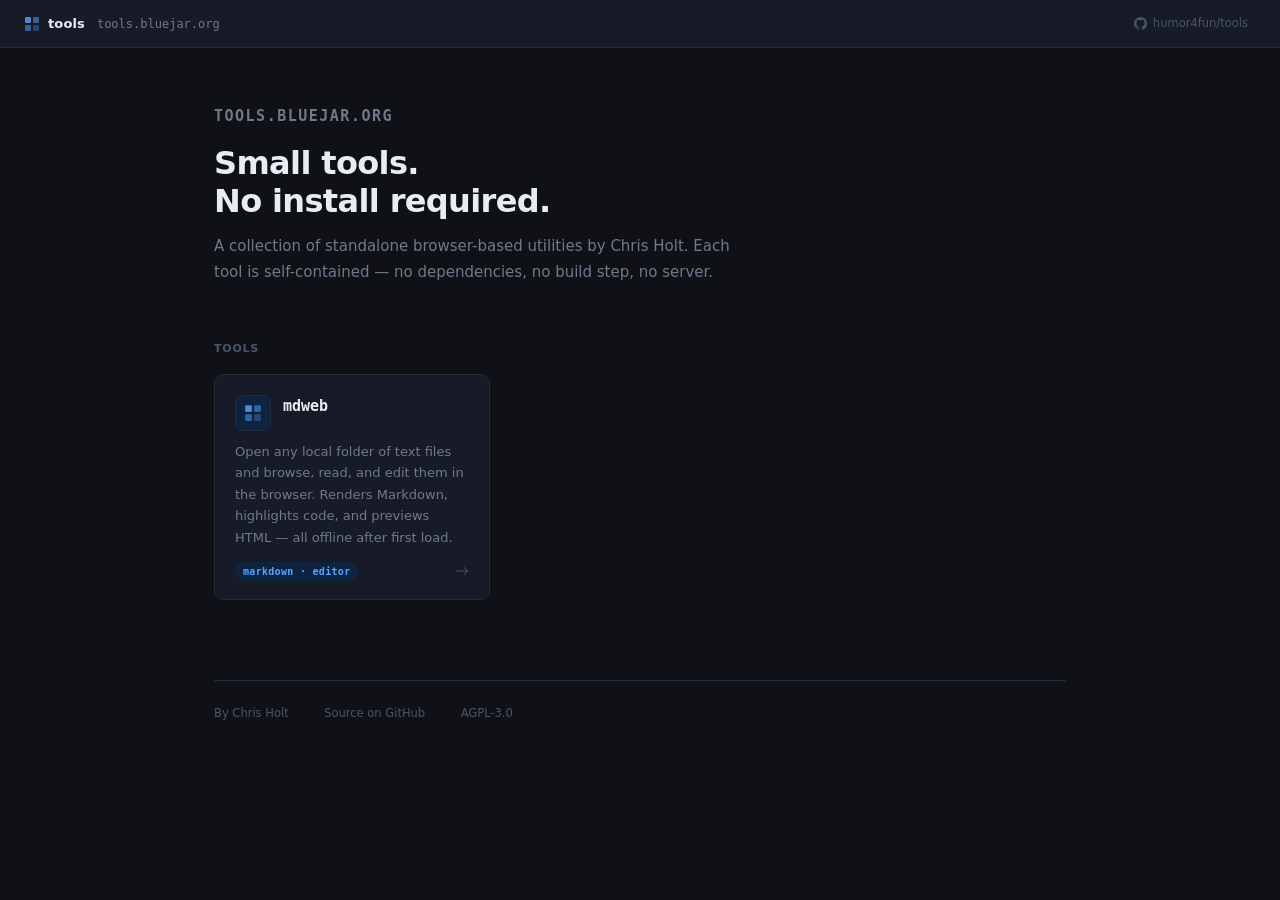
==== index.html @ de30a37c "feat: deploy entire tools/ to tools.bluejar.org via Cloudflare Workers - Add wrangler.jsonc at repo " ====
<!DOCTYPE html>
<!--
  tools.bluejar.org — Homepage
  Author: Chris Holt
  License: GNU Affero General Public License v3.0 (AGPL-3.0)
  SPDX-License-Identifier: AGPL-3.0-or-later
  https://www.gnu.org/licenses/agpl-3.0.html

  Source: https://github.com/humor4fun/tools
-->
<html lang="en">
<head>
<meta charset="UTF-8">
<meta name="viewport" content="width=device-width, initial-scale=1.0">
<title>tools.bluejar.org</title>
<style>
  *, *::before, *::after { box-sizing: border-box; margin: 0; padding: 0; }

  :root {
    --bg:           #0f1117;
    --bg-sidebar:   #161b27;
    --bg-content:   #0f1117;
    --bg-hover:     #1e2535;
    --bg-active:    #1e3a5f;
    --border:       #232b3e;
    --border-light: #1e2535;

    --text:         #c9d1d9;
    --text-muted:   #6e7a8a;
    --text-dim:     #4a5568;
    --text-heading: #e6edf3;
    --text-link:    #58a6ff;

    --accent-blue:  #1f6feb;
    --accent-blue-h:#388bfd;

    --font-mono: 'JetBrains Mono','Fira Code','Cascadia Code',ui-monospace,monospace;
    --font-sans: -apple-system,BlinkMacSystemFont,'Segoe UI',system-ui,sans-serif;
    --radius: 6px;
    --header-h: 48px;
  }

  html, body {
    min-height: 100%;
    background: var(--bg);
    color: var(--text);
    font-family: var(--font-sans);
    font-size: 14px;
    line-height: 1.5;
  }

  /* ── Header ─────────────────────────────────────────────── */
  #header {
    height: var(--header-h);
    display: flex;
    align-items: center;
    padding: 0 24px;
    gap: 12px;
    background: var(--bg-sidebar);
    border-bottom: 1px solid var(--border);
    position: sticky;
    top: 0;
    z-index: 10;
  }

  #header-logo {
    display: flex;
    align-items: center;
    gap: 8px;
    font-size: 13px;
    font-weight: 600;
    color: var(--text-heading);
    letter-spacing: 0.01em;
    text-decoration: none;
  }

  #header-domain {
    font-family: var(--font-mono);
    font-size: 12px;
    color: var(--text-muted);
  }

  #header-gh {
    margin-left: auto;
    display: flex;
    align-items: center;
    gap: 6px;
    font-size: 11.5px;
    color: var(--text-dim);
    text-decoration: none;
    padding: 4px 8px;
    border-radius: 4px;
    transition: color 0.15s, background 0.15s;
  }
  #header-gh:hover { color: var(--text-muted); background: var(--bg-hover); }

  /* ── Main ────────────────────────────────────────────────── */
  main {
    max-width: 900px;
    margin: 0 auto;
    padding: 56px 24px 80px;
  }

  /* ── Hero ────────────────────────────────────────────────── */
  #hero {
    margin-bottom: 56px;
  }

  #hero-eyebrow {
    font-size: 11px;
    font-weight: 600;
    color: var(--text-dim);
    text-transform: uppercase;
    letter-spacing: 0.1em;
    margin-bottom: 14px;
    font-family: var(--font-mono);
  }

  #hero h1 {
    font-size: 32px;
    font-weight: 700;
    color: var(--text-heading);
    letter-spacing: -0.02em;
    line-height: 1.2;
    margin-bottom: 14px;
  }

  #hero p {
    font-size: 15px;
    color: var(--text-muted);
    max-width: 520px;
    line-height: 1.7;
  }

  /* ── Section ─────────────────────────────────────────────── */
  .section-heading {
    font-size: 11px;
    font-weight: 600;
    color: var(--text-dim);
    text-transform: uppercase;
    letter-spacing: 0.07em;
    margin-bottom: 16px;
  }

  /* ── Tool cards ──────────────────────────────────────────── */
  .tools-grid {
    display: grid;
    grid-template-columns: repeat(auto-fill, minmax(260px, 1fr));
    gap: 12px;
  }

  .tool-card {
    display: flex;
    flex-direction: column;
    gap: 10px;
    background: var(--bg-sidebar);
    border: 1px solid var(--border);
    border-radius: 10px;
    padding: 20px 20px 18px;
    text-decoration: none;
    color: inherit;
    transition: border-color 0.15s, background 0.15s, transform 0.12s;
    cursor: pointer;
  }
  .tool-card:hover {
    border-color: var(--accent-blue);
    background: var(--bg-hover);
    transform: translateY(-1px);
  }

  .tool-card-header {
    display: flex;
    align-items: flex-start;
    gap: 12px;
  }

  .tool-card-icon {
    flex-shrink: 0;
    width: 36px;
    height: 36px;
    background: #0d2340;
    border: 1px solid var(--border);
    border-radius: 8px;
    display: flex;
    align-items: center;
    justify-content: center;
  }

  .tool-card-title {
    font-size: 15px;
    font-weight: 600;
    color: var(--text-heading);
    line-height: 1.25;
    font-family: var(--font-mono);
    margin-top: 2px;
  }

  .tool-card-desc {
    font-size: 13px;
    color: var(--text-muted);
    line-height: 1.65;
  }

  .tool-card-footer {
    display: flex;
    align-items: center;
    justify-content: space-between;
    margin-top: auto;
    padding-top: 4px;
  }

  .tool-tag {
    font-size: 10px;
    font-weight: 600;
    font-family: var(--font-mono);
    padding: 2px 8px;
    border-radius: 100px;
    background: #0d2340;
    color: var(--text-link);
    letter-spacing: 0.03em;
  }

  .tool-card-arrow {
    color: var(--text-dim);
    transition: color 0.15s, transform 0.15s;
  }
  .tool-card:hover .tool-card-arrow {
    color: var(--text-link);
    transform: translateX(3px);
  }

  /* ── Footer ──────────────────────────────────────────────── */
  footer {
    border-top: 1px solid var(--border);
    margin-top: 80px;
    padding-top: 24px;
    display: flex;
    align-items: center;
    gap: 16px;
    flex-wrap: wrap;
  }

  footer a, .footer-text {
    font-size: 11.5px;
    color: var(--text-dim);
    text-decoration: none;
    transition: color 0.15s;
  }
  footer a:hover { color: var(--text-muted); }

  .footer-sep {
    color: var(--border);
    font-size: 11px;
  }
</style>
</head>
<body>

<header id="header">
  <a id="header-logo" href="/">
    <svg width="16" height="16" viewBox="0 0 16 16" fill="none">
      <rect x="1" y="1" width="6" height="6" rx="1" fill="#58a6ff" opacity="0.8"/>
      <rect x="9" y="1" width="6" height="6" rx="1" fill="#58a6ff" opacity="0.5"/>
      <rect x="1" y="9" width="6" height="6" rx="1" fill="#58a6ff" opacity="0.5"/>
      <rect x="9" y="9" width="6" height="6" rx="1" fill="#58a6ff" opacity="0.3"/>
    </svg>
    tools
  </a>
  <span id="header-domain">tools.bluejar.org</span>

  <a id="header-gh" href="https://github.com/humor4fun/tools" target="_blank" rel="noopener">
    <svg width="13" height="13" viewBox="0 0 16 16" fill="currentColor">
      <path d="M8 0C3.58 0 0 3.58 0 8c0 3.54 2.29 6.53 5.47 7.59.4.07.55-.17.55-.38 0-.19-.01-.82-.01-1.49-2.01.37-2.53-.49-2.69-.94-.09-.23-.48-.94-.82-1.13-.28-.15-.68-.52-.01-.53.63-.01 1.08.58 1.23.82.72 1.21 1.87.87 2.33.66.07-.52.28-.87.51-1.07-1.78-.2-3.64-.89-3.64-3.95 0-.87.31-1.59.82-2.15-.08-.2-.36-1.02.08-2.12 0 0 .67-.21 2.2.82.64-.18 1.32-.27 2-.27.68 0 1.36.09 2 .27 1.53-1.04 2.2-.82 2.2-.82.44 1.1.16 1.92.08 2.12.51.56.82 1.27.82 2.15 0 3.07-1.87 3.75-3.65 3.95.29.25.54.73.54 1.48 0 1.07-.01 1.93-.01 2.2 0 .21.15.46.55.38A8.013 8.013 0 0 0 16 8c0-4.42-3.58-8-8-8z"/>
    </svg>
    humor4fun/tools
  </a>
</header>

<main>

  <section id="hero">
    <p id="hero-eyebrow">tools.bluejar.org</p>
    <h1>Small tools.<br>No install required.</h1>
    <p>A collection of standalone browser-based utilities by Chris Holt. Each tool is self-contained — no dependencies, no build step, no server.</p>
  </section>

  <section>
    <p class="section-heading">Tools</p>
    <div class="tools-grid">

      <a class="tool-card" href="/mdweb/">
        <div class="tool-card-header">
          <div class="tool-card-icon">
            <svg width="18" height="18" viewBox="0 0 16 16" fill="none">
              <rect x="1" y="1" width="6" height="6" rx="1" fill="#58a6ff" opacity="0.8"/>
              <rect x="9" y="1" width="6" height="6" rx="1" fill="#58a6ff" opacity="0.5"/>
              <rect x="1" y="9" width="6" height="6" rx="1" fill="#58a6ff" opacity="0.5"/>
              <rect x="9" y="9" width="6" height="6" rx="1" fill="#58a6ff" opacity="0.3"/>
            </svg>
          </div>
          <div>
            <div class="tool-card-title">mdweb</div>
          </div>
        </div>
        <p class="tool-card-desc">Open any local folder of text files and browse, read, and edit them in the browser. Renders Markdown, highlights code, and previews HTML — all offline after first load.</p>
        <div class="tool-card-footer">
          <span class="tool-tag">markdown · editor</span>
          <svg class="tool-card-arrow" width="14" height="14" viewBox="0 0 16 16" fill="currentColor">
            <path d="M1 8a.5.5 0 0 1 .5-.5h11.793l-3.147-3.146a.5.5 0 0 1 .708-.708l4 4a.5.5 0 0 1 0 .708l-4 4a.5.5 0 0 1-.708-.708L13.293 8.5H1.5A.5.5 0 0 1 1 8z"/>
          </svg>
        </div>
      </a>

    </div>
  </section>

  <footer>
    <span class="footer-text">By <a href="https://github.com/chrisholt0" target="_blank" rel="noopener">Chris Holt</a></span>
    <span class="footer-sep">·</span>
    <a href="https://github.com/humor4fun/tools" target="_blank" rel="noopener">Source on GitHub</a>
    <span class="footer-sep">·</span>
    <a href="https://www.gnu.org/licenses/agpl-3.0.html" target="_blank" rel="noopener">AGPL-3.0</a>
  </footer>

</main>

</body>
</html>
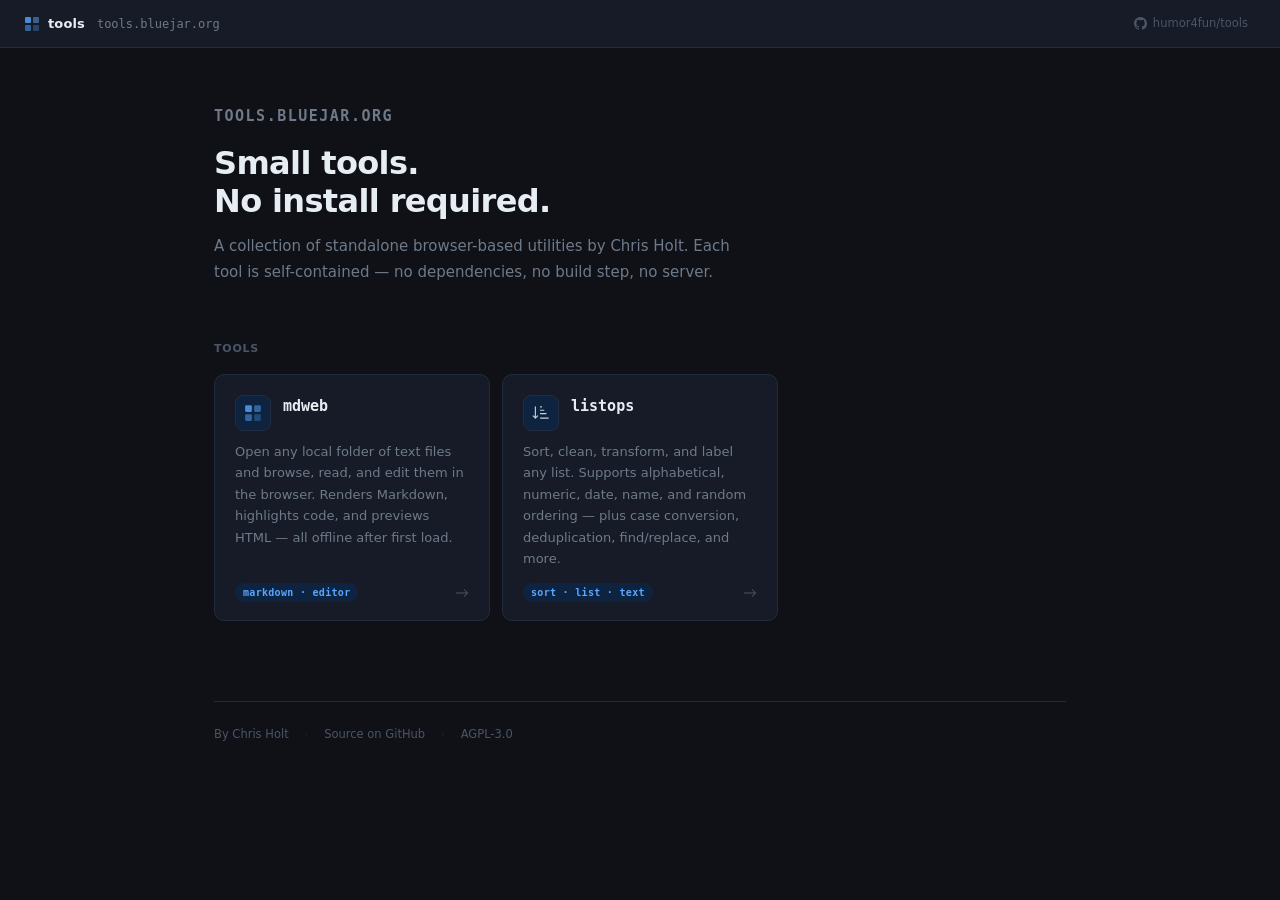
==== commit 466ec389: "feat: add listops tool — sort, clean, transform lists - tools/listops/index.html: full single-file l" ====
--- a/index.html
+++ b/index.html
@@ -311,6 +311,26 @@
         </div>
       </a>
 
+      <a class="tool-card" href="/listops/">
+        <div class="tool-card-header">
+          <div class="tool-card-icon">
+            <svg width="18" height="18" viewBox="0 0 16 16" fill="currentColor">
+              <path d="M3.5 2.5a.5.5 0 0 0-1 0v8.793l-1.146-1.147a.5.5 0 0 0-.708.708l2 2a.5.5 0 0 0 .708 0l2-2a.5.5 0 0 0-.708-.708L3.5 11.293zm4 .5a.5.5 0 0 1 0-1h1a.5.5 0 0 1 0 1zm0 3a.5.5 0 0 1 0-1h3a.5.5 0 0 1 0 1zm0 3a.5.5 0 0 1 0-1h5a.5.5 0 0 1 0 1zM7 12.5a.5.5 0 0 0 .5.5h7a.5.5 0 0 0 0-1h-7a.5.5 0 0 0-.5.5"/>
+            </svg>
+          </div>
+          <div>
+            <div class="tool-card-title">listops</div>
+          </div>
+        </div>
+        <p class="tool-card-desc">Sort, clean, transform, and label any list. Supports alphabetical, numeric, date, name, and random ordering — plus case conversion, deduplication, find/replace, and more.</p>
+        <div class="tool-card-footer">
+          <span class="tool-tag">sort · list · text</span>
+          <svg class="tool-card-arrow" width="14" height="14" viewBox="0 0 16 16" fill="currentColor">
+            <path d="M1 8a.5.5 0 0 1 .5-.5h11.793l-3.147-3.146a.5.5 0 0 1 .708-.708l4 4a.5.5 0 0 1 0 .708l-4 4a.5.5 0 0 1-.708-.708L13.293 8.5H1.5A.5.5 0 0 1 1 8z"/>
+          </svg>
+        </div>
+      </a>
+
     </div>
   </section>
 
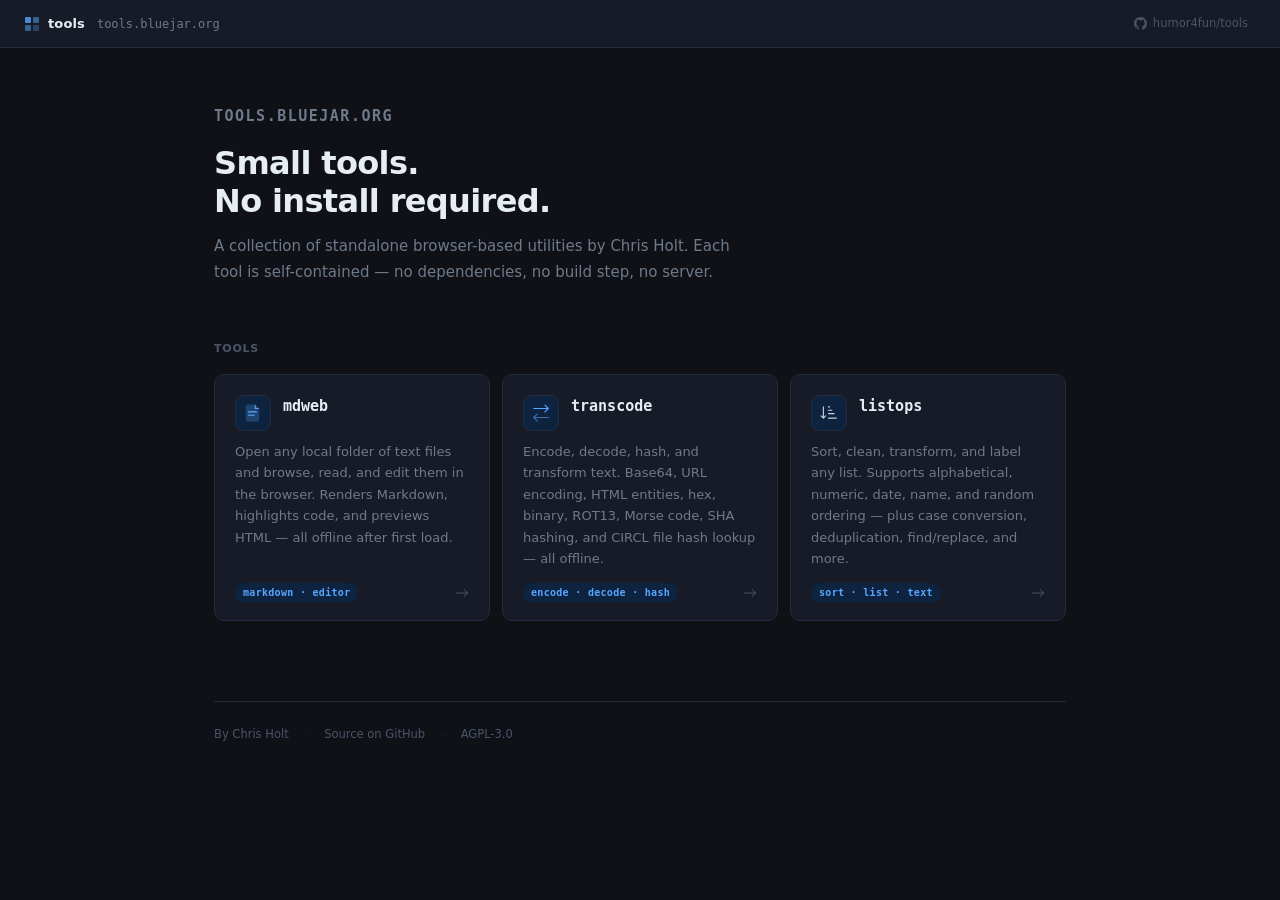
==== commit 45db0650: "Add transcode tool and update site icons Add a new transcode tool (transcode/index.html) with UI, op" ====
--- a/index.html
+++ b/index.html
@@ -292,10 +292,10 @@
         <div class="tool-card-header">
           <div class="tool-card-icon">
             <svg width="18" height="18" viewBox="0 0 16 16" fill="none">
-              <rect x="1" y="1" width="6" height="6" rx="1" fill="#58a6ff" opacity="0.8"/>
-              <rect x="9" y="1" width="6" height="6" rx="1" fill="#58a6ff" opacity="0.5"/>
-              <rect x="1" y="9" width="6" height="6" rx="1" fill="#58a6ff" opacity="0.5"/>
-              <rect x="9" y="9" width="6" height="6" rx="1" fill="#58a6ff" opacity="0.3"/>
+              <path d="M3 1h7l3 3v10a1 1 0 0 1-1 1H3a1 1 0 0 1-1-1V2a1 1 0 0 1 1-1z" fill="#58a6ff" opacity="0.25" stroke="#58a6ff" stroke-width="1"/>
+              <path d="M10 1v3h3" stroke="#58a6ff" stroke-width="1" fill="none"/>
+              <line x1="4" y1="7" x2="11" y2="7" stroke="#58a6ff" stroke-width="1.2" stroke-linecap="round"/>
+              <line x1="4" y1="10" x2="9" y2="10" stroke="#58a6ff" stroke-width="1.2" stroke-linecap="round" opacity="0.7"/>
             </svg>
           </div>
           <div>
@@ -305,6 +305,27 @@
         <p class="tool-card-desc">Open any local folder of text files and browse, read, and edit them in the browser. Renders Markdown, highlights code, and previews HTML — all offline after first load.</p>
         <div class="tool-card-footer">
           <span class="tool-tag">markdown · editor</span>
+          <svg class="tool-card-arrow" width="14" height="14" viewBox="0 0 16 16" fill="currentColor">
+            <path d="M1 8a.5.5 0 0 1 .5-.5h11.793l-3.147-3.146a.5.5 0 0 1 .708-.708l4 4a.5.5 0 0 1 0 .708l-4 4a.5.5 0 0 1-.708-.708L13.293 8.5H1.5A.5.5 0 0 1 1 8z"/>
+          </svg>
+        </div>
+      </a>
+
+      <a class="tool-card" href="/transcode/">
+        <div class="tool-card-header">
+          <div class="tool-card-icon">
+            <svg width="18" height="18" viewBox="0 0 16 16" fill="currentColor">
+              <path d="M1 4a.5.5 0 0 1 .5-.5h11.793l-2.147-2.146a.5.5 0 0 1 .708-.708l3 3a.5.5 0 0 1 0 .708l-3 3a.5.5 0 0 1-.708-.708L13.293 4.5H1.5A.5.5 0 0 1 1 4z" fill="#58a6ff"/>
+              <path d="M15 12a.5.5 0 0 1-.5.5H2.707l2.147 2.146a.5.5 0 0 1-.708.708l-3-3a.5.5 0 0 1 0-.708l3-3a.5.5 0 0 1 .708.708L2.707 11.5H14.5a.5.5 0 0 1 .5.5z" fill="#58a6ff" opacity="0.6"/>
+            </svg>
+          </div>
+          <div>
+            <div class="tool-card-title">transcode</div>
+          </div>
+        </div>
+        <p class="tool-card-desc">Encode, decode, hash, and transform text. Base64, URL encoding, HTML entities, hex, binary, ROT13, Morse code, SHA hashing, and CIRCL file hash lookup — all offline.</p>
+        <div class="tool-card-footer">
+          <span class="tool-tag">encode · decode · hash</span>
           <svg class="tool-card-arrow" width="14" height="14" viewBox="0 0 16 16" fill="currentColor">
             <path d="M1 8a.5.5 0 0 1 .5-.5h11.793l-3.147-3.146a.5.5 0 0 1 .708-.708l4 4a.5.5 0 0 1 0 .708l-4 4a.5.5 0 0 1-.708-.708L13.293 8.5H1.5A.5.5 0 0 1 1 8z"/>
           </svg>
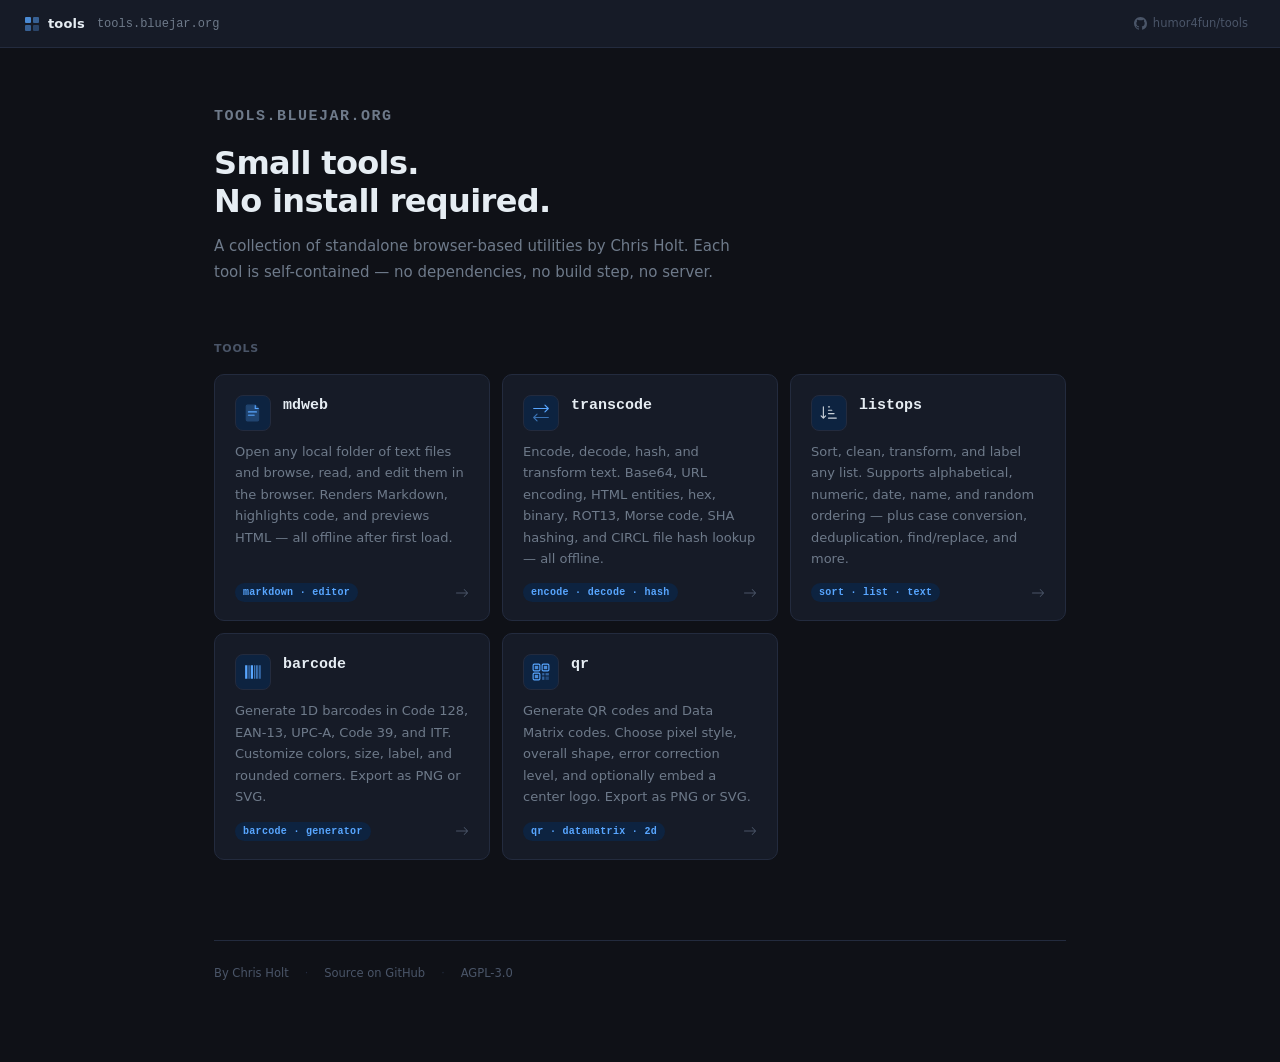
==== commit 76c6822c: "add barcode and qr tools, update homepage cards" ====
--- a/index.html
+++ b/index.html
@@ -352,6 +352,60 @@
         </div>
       </a>
 
+      <a class="tool-card" href="/barcode/">
+        <div class="tool-card-header">
+          <div class="tool-card-icon">
+            <svg width="18" height="18" viewBox="0 0 16 16" fill="none">
+              <rect x="1" y="2" width="2" height="12" fill="#58a6ff"/>
+              <rect x="4" y="2" width="1" height="12" fill="#58a6ff" opacity="0.7"/>
+              <rect x="6" y="2" width="2" height="12" fill="#58a6ff"/>
+              <rect x="9" y="2" width="1" height="12" fill="#58a6ff" opacity="0.7"/>
+              <rect x="11" y="2" width="1" height="12" fill="#58a6ff"/>
+              <rect x="13" y="2" width="2" height="12" fill="#58a6ff" opacity="0.5"/>
+            </svg>
+          </div>
+          <div>
+            <div class="tool-card-title">barcode</div>
+          </div>
+        </div>
+        <p class="tool-card-desc">Generate 1D barcodes in Code 128, EAN-13, UPC-A, Code 39, and ITF. Customize colors, size, label, and rounded corners. Export as PNG or SVG.</p>
+        <div class="tool-card-footer">
+          <span class="tool-tag">barcode · generator</span>
+          <svg class="tool-card-arrow" width="14" height="14" viewBox="0 0 16 16" fill="currentColor">
+            <path d="M1 8a.5.5 0 0 1 .5-.5h11.793l-3.147-3.146a.5.5 0 0 1 .708-.708l4 4a.5.5 0 0 1 0 .708l-4 4a.5.5 0 0 1-.708-.708L13.293 8.5H1.5A.5.5 0 0 1 1 8z"/>
+          </svg>
+        </div>
+      </a>
+
+      <a class="tool-card" href="/qr/">
+        <div class="tool-card-header">
+          <div class="tool-card-icon">
+            <svg width="18" height="18" viewBox="0 0 16 16" fill="none">
+              <rect x="1" y="1" width="6" height="6" rx="1" stroke="#58a6ff" stroke-width="1" fill="none"/>
+              <rect x="2.5" y="2.5" width="3" height="3" fill="#58a6ff" opacity="0.8"/>
+              <rect x="9" y="1" width="6" height="6" rx="1" stroke="#58a6ff" stroke-width="1" fill="none"/>
+              <rect x="10.5" y="2.5" width="3" height="3" fill="#58a6ff" opacity="0.8"/>
+              <rect x="1" y="9" width="6" height="6" rx="1" stroke="#58a6ff" stroke-width="1" fill="none"/>
+              <rect x="2.5" y="10.5" width="3" height="3" fill="#58a6ff" opacity="0.8"/>
+              <rect x="9" y="9" width="2" height="2" fill="#58a6ff" opacity="0.5"/>
+              <rect x="12" y="9" width="3" height="2" fill="#58a6ff" opacity="0.5"/>
+              <rect x="9" y="12" width="2" height="3" fill="#58a6ff" opacity="0.5"/>
+              <rect x="12" y="12" width="3" height="3" fill="#58a6ff" opacity="0.3"/>
+            </svg>
+          </div>
+          <div>
+            <div class="tool-card-title">qr</div>
+          </div>
+        </div>
+        <p class="tool-card-desc">Generate QR codes and Data Matrix codes. Choose pixel style, overall shape, error correction level, and optionally embed a center logo. Export as PNG or SVG.</p>
+        <div class="tool-card-footer">
+          <span class="tool-tag">qr · datamatrix · 2d</span>
+          <svg class="tool-card-arrow" width="14" height="14" viewBox="0 0 16 16" fill="currentColor">
+            <path d="M1 8a.5.5 0 0 1 .5-.5h11.793l-3.147-3.146a.5.5 0 0 1 .708-.708l4 4a.5.5 0 0 1 0 .708l-4 4a.5.5 0 0 1-.708-.708L13.293 8.5H1.5A.5.5 0 0 1 1 8z"/>
+          </svg>
+        </div>
+      </a>
+
     </div>
   </section>
 
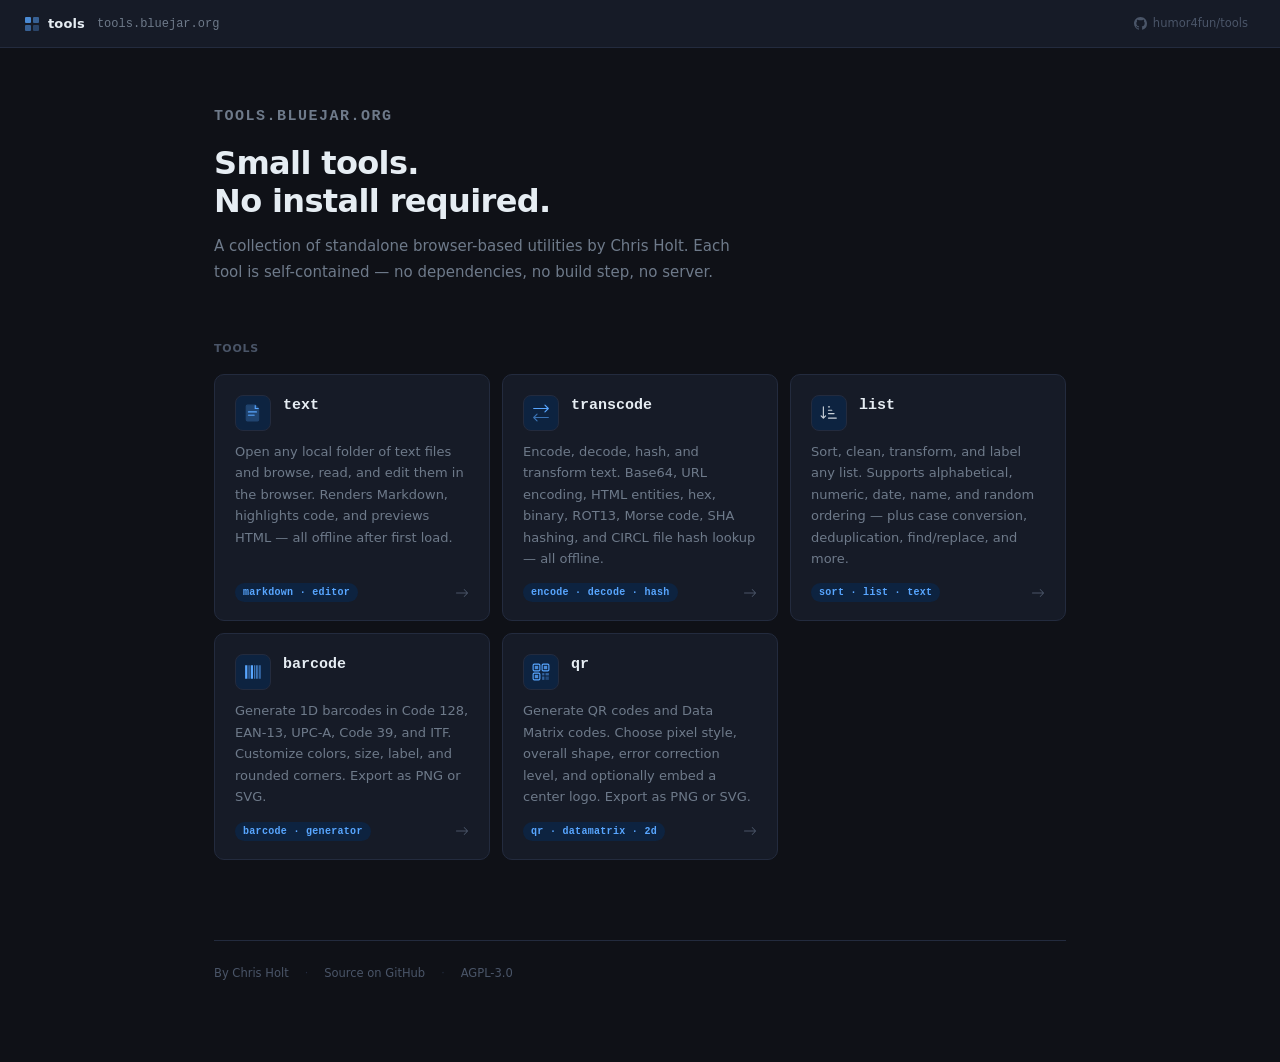
==== commit e8870bf4: "Add shared utils and rename tools to text/list Introduce a utils/ library (JS + CSS helpers and READ" ====
--- a/index.html
+++ b/index.html
@@ -288,7 +288,7 @@
     <p class="section-heading">Tools</p>
     <div class="tools-grid">
 
-      <a class="tool-card" href="/mdweb/">
+      <a class="tool-card" href="/text/">
         <div class="tool-card-header">
           <div class="tool-card-icon">
             <svg width="18" height="18" viewBox="0 0 16 16" fill="none">
@@ -299,7 +299,7 @@
             </svg>
           </div>
           <div>
-            <div class="tool-card-title">mdweb</div>
+            <div class="tool-card-title">text</div>
           </div>
         </div>
         <p class="tool-card-desc">Open any local folder of text files and browse, read, and edit them in the browser. Renders Markdown, highlights code, and previews HTML — all offline after first load.</p>
@@ -332,7 +332,7 @@
         </div>
       </a>
 
-      <a class="tool-card" href="/listops/">
+      <a class="tool-card" href="/list/">
         <div class="tool-card-header">
           <div class="tool-card-icon">
             <svg width="18" height="18" viewBox="0 0 16 16" fill="currentColor">
@@ -340,7 +340,7 @@
             </svg>
           </div>
           <div>
-            <div class="tool-card-title">listops</div>
+            <div class="tool-card-title">list</div>
           </div>
         </div>
         <p class="tool-card-desc">Sort, clean, transform, and label any list. Supports alphabetical, numeric, date, name, and random ordering — plus case conversion, deduplication, find/replace, and more.</p>
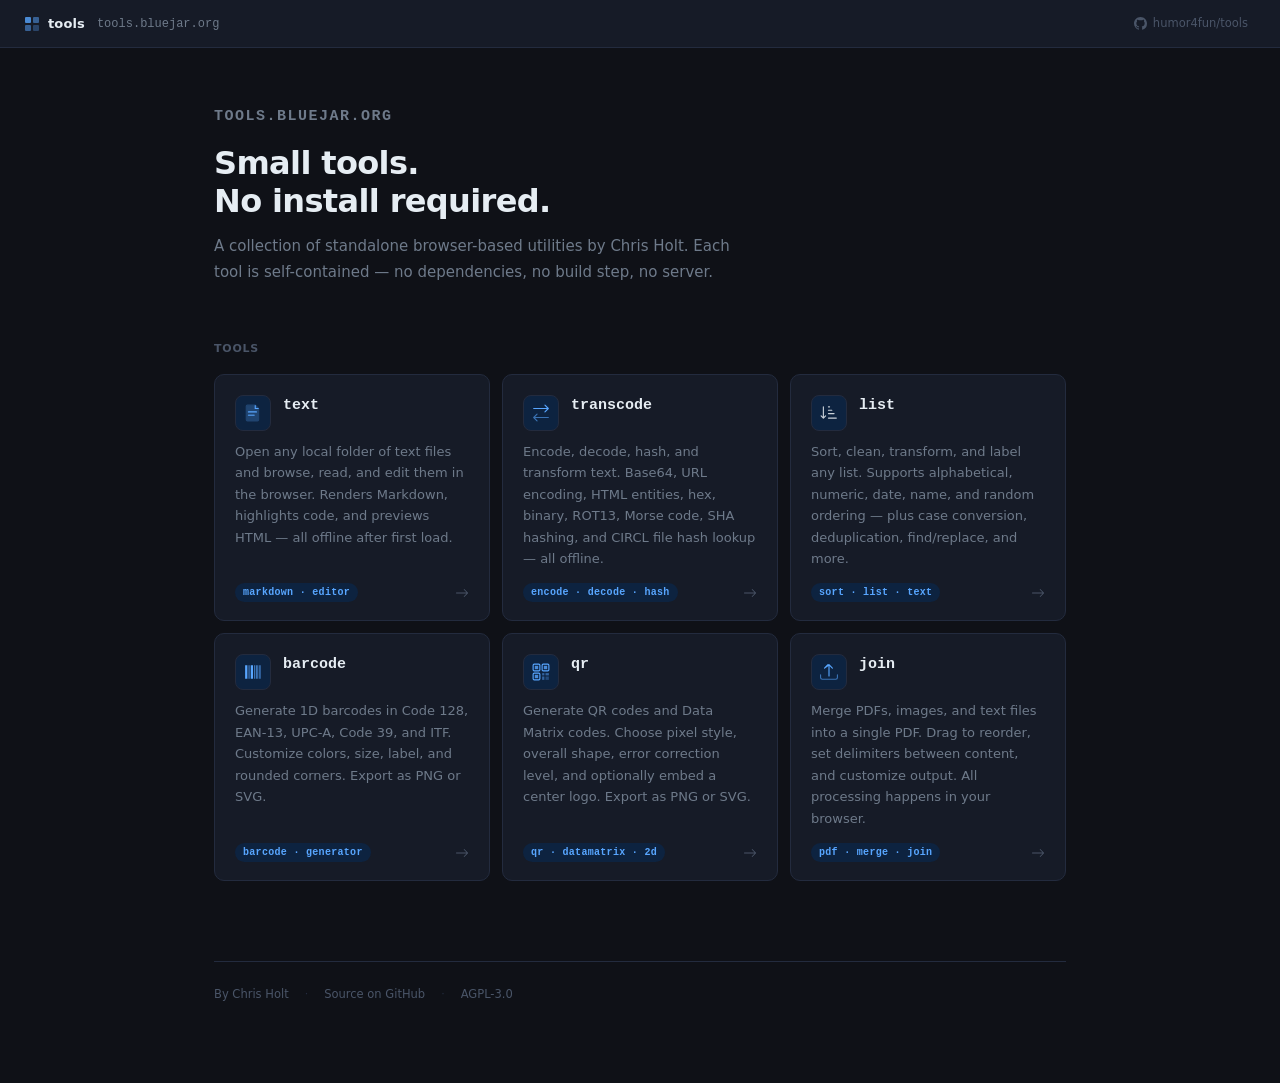
==== commit d2574bce: "Add join PDF/file joiner and progress util Introduce a new 'join' tool: add join/index.html and a co" ====
--- a/index.html
+++ b/index.html
@@ -406,6 +406,27 @@
         </div>
       </a>
 
+      <a class="tool-card" href="/join/">
+        <div class="tool-card-header">
+          <div class="tool-card-icon">
+            <svg width="18" height="18" viewBox="0 0 16 16" fill="none">
+              <path d="M.5 9.9a.5.5 0 0 1 .5.5v2.5a1 1 0 0 0 1 1h12a1 1 0 0 0 1-1v-2.5a.5.5 0 0 1 1 0v2.5a2 2 0 0 1-2 2H2a2 2 0 0 1-2-2v-2.5a.5.5 0 0 1 .5-.5z" fill="#58a6ff" opacity="0.6"/>
+              <path d="M7.646 1.146a.5.5 0 0 1 .708 0l3 3a.5.5 0 0 1-.708.708L8.5 2.707V11.5a.5.5 0 0 1-1 0V2.707L4.354 4.854a.5.5 0 1 1-.708-.708l3-3z" fill="#58a6ff"/>
+            </svg>
+          </div>
+          <div>
+            <div class="tool-card-title">join</div>
+          </div>
+        </div>
+        <p class="tool-card-desc">Merge PDFs, images, and text files into a single PDF. Drag to reorder, set delimiters between content, and customize output. All processing happens in your browser.</p>
+        <div class="tool-card-footer">
+          <span class="tool-tag">pdf · merge · join</span>
+          <svg class="tool-card-arrow" width="14" height="14" viewBox="0 0 16 16" fill="currentColor">
+            <path d="M1 8a.5.5 0 0 1 .5-.5h11.793l-3.147-3.146a.5.5 0 0 1 .708-.708l4 4a.5.5 0 0 1 0 .708l-4 4a.5.5 0 0 1-.708-.708L13.293 8.5H1.5A.5.5 0 0 1 1 8z"/>
+          </svg>
+        </div>
+      </a>
+
     </div>
   </section>
 
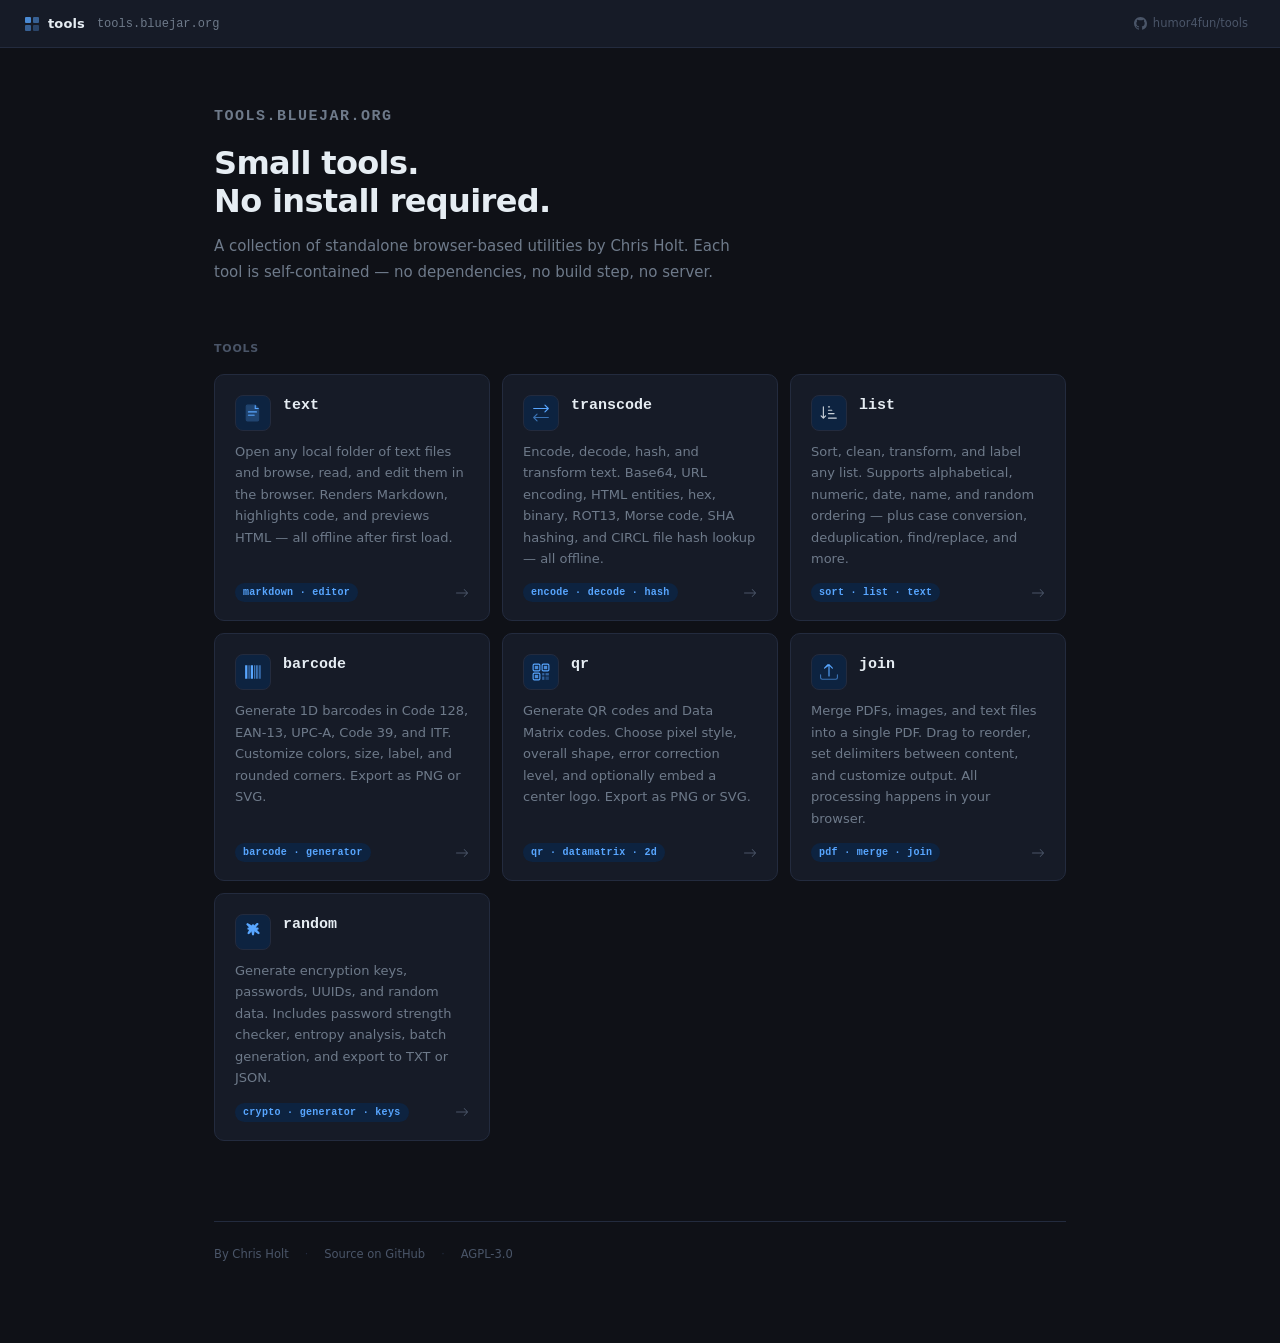
==== commit a8986922: "Add random tool card, update CSP, remove script Add a new "random" tool card to the homepage linking" ====
--- a/index.html
+++ b/index.html
@@ -425,10 +425,31 @@
             <path d="M1 8a.5.5 0 0 1 .5-.5h11.793l-3.147-3.146a.5.5 0 0 1 .708-.708l4 4a.5.5 0 0 1 0 .708l-4 4a.5.5 0 0 1-.708-.708L13.293 8.5H1.5A.5.5 0 0 1 1 8z"/>
           </svg>
         </div>
-      </a>
-
-    </div>
-  </section>
+       </a>
+
+      <a class="tool-card" href="/random/">
+        <div class="tool-card-header">
+          <div class="tool-card-icon">
+            <svg width="18" height="18" viewBox="0 0 16 16" fill="none">
+              <path d="M8 1a1 1 0 0 1 1 1v.293l2.146-2.147a1 1 0 1 1 1.414 1.414L10.414 4H12a1 1 0 1 1 0 2h-.586l2.146 2.146a1 1 0 1 1-1.414 1.414L9 7.414V10a1 1 0 1 1-2 0V7.414L4.854 9.56a1 1 0 1 1-1.414-1.414L4.586 6H4a1 1 0 0 1 0-2h.586L2.44 1.854a1 1 0 0 1 1.414-1.414L7 2.293V2a1 1 0 0 1 1-1z" fill="#58a6ff"/>
+              <circle cx="8" cy="8" r="1.5" fill="#58a6ff" opacity="0.7"/>
+            </svg>
+          </div>
+          <div>
+            <div class="tool-card-title">random</div>
+          </div>
+        </div>
+        <p class="tool-card-desc">Generate encryption keys, passwords, UUIDs, and random data. Includes password strength checker, entropy analysis, batch generation, and export to TXT or JSON.</p>
+        <div class="tool-card-footer">
+          <span class="tool-tag">crypto · generator · keys</span>
+          <svg class="tool-card-arrow" width="14" height="14" viewBox="0 0 16 16" fill="currentColor">
+            <path d="M1 8a.5.5 0 0 1 .5-.5h11.793l-3.147-3.146a.5.5 0 0 1 .708-.708l4 4a.5.5 0 0 1 0 .708l-4 4a.5.5 0 0 1-.708-.708L13.293 8.5H1.5A.5.5 0 0 1 1 8z"/>
+          </svg>
+        </div>
+      </a>
+
+     </div>
+   </section>
 
   <footer>
     <span class="footer-text">By <a href="https://github.com/chrisholt0" target="_blank" rel="noopener">Chris Holt</a></span>
